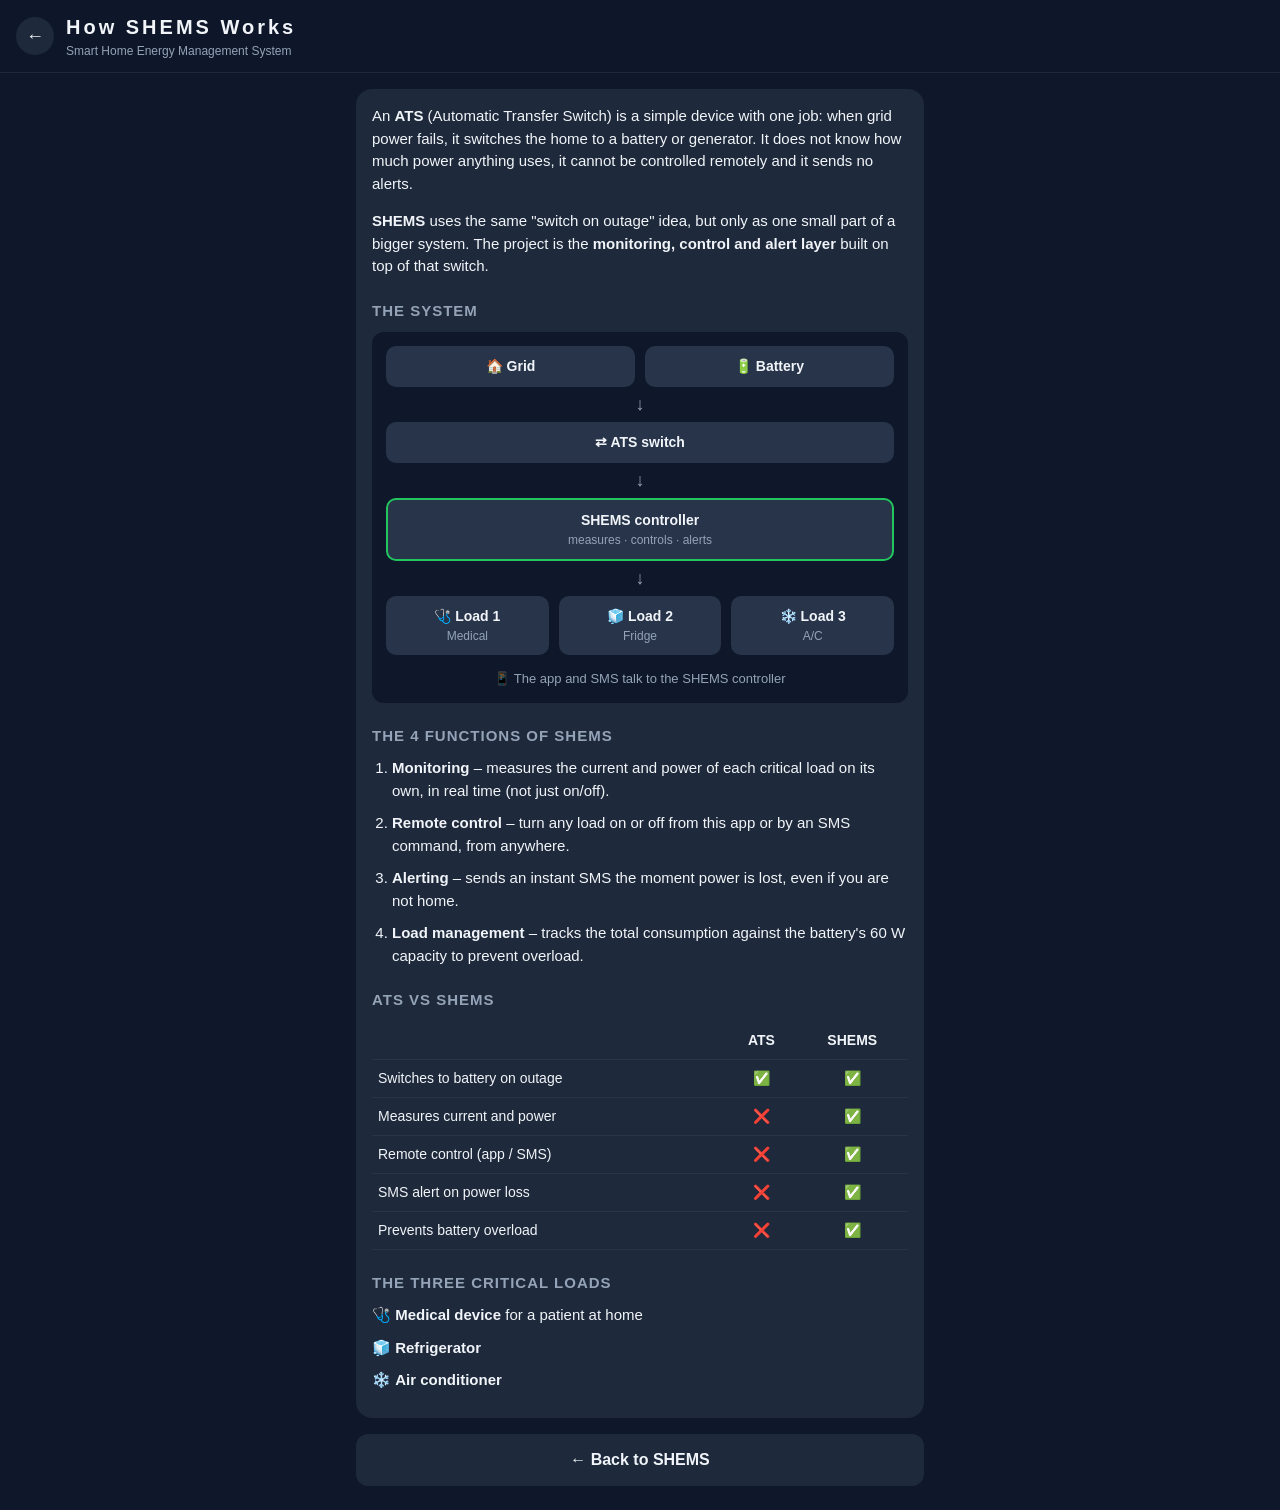
==== how.html @ b9fd7c1a "Add SHEMS web app Installable web app (PWA) for the SHEMS project: power source, load management, th" ====
<!DOCTYPE html>
<html lang="en">
<head>
  <meta charset="UTF-8">
  <meta name="viewport" content="width=device-width, initial-scale=1, viewport-fit=cover">
  <title>How SHEMS Works</title>
  <meta name="description" content="SHEMS - Smart Home Energy Management System">

  <!-- These tags let the site be added to the home screen and open full screen like an app -->
  <link rel="manifest" href="manifest.json">
  <meta name="theme-color" content="#0f172a">
  <meta name="mobile-web-app-capable" content="yes">
  <meta name="apple-mobile-web-app-capable" content="yes">
  <meta name="apple-mobile-web-app-title" content="SHEMS">
  <meta name="apple-mobile-web-app-status-bar-style" content="black-translucent">
  <link rel="apple-touch-icon" href="icons/apple-touch-icon.png">
  <link rel="icon" href="icons/favicon.svg" type="image/svg+xml">

  <!-- iPhone launch screens (one image per screen size) -->
  <link rel="apple-touch-startup-image" href="icons/splash/splash-1320x2868.png" media="(device-width: 440px) and (device-height: 956px) and (-webkit-device-pixel-ratio: 3) and (orientation: portrait)">
  <link rel="apple-touch-startup-image" href="icons/splash/splash-1206x2622.png" media="(device-width: 402px) and (device-height: 874px) and (-webkit-device-pixel-ratio: 3) and (orientation: portrait)">
  <link rel="apple-touch-startup-image" href="icons/splash/splash-1260x2736.png" media="(device-width: 420px) and (device-height: 912px) and (-webkit-device-pixel-ratio: 3) and (orientation: portrait)">
  <link rel="apple-touch-startup-image" href="icons/splash/splash-1290x2796.png" media="(device-width: 430px) and (device-height: 932px) and (-webkit-device-pixel-ratio: 3) and (orientation: portrait)">
  <link rel="apple-touch-startup-image" href="icons/splash/splash-1179x2556.png" media="(device-width: 393px) and (device-height: 852px) and (-webkit-device-pixel-ratio: 3) and (orientation: portrait)">
  <link rel="apple-touch-startup-image" href="icons/splash/splash-1284x2778.png" media="(device-width: 428px) and (device-height: 926px) and (-webkit-device-pixel-ratio: 3) and (orientation: portrait)">
  <link rel="apple-touch-startup-image" href="icons/splash/splash-1170x2532.png" media="(device-width: 390px) and (device-height: 844px) and (-webkit-device-pixel-ratio: 3) and (orientation: portrait)">
  <link rel="apple-touch-startup-image" href="icons/splash/splash-1242x2688.png" media="(device-width: 414px) and (device-height: 896px) and (-webkit-device-pixel-ratio: 3) and (orientation: portrait)">
  <link rel="apple-touch-startup-image" href="icons/splash/splash-828x1792.png" media="(device-width: 414px) and (device-height: 896px) and (-webkit-device-pixel-ratio: 2) and (orientation: portrait)">
  <link rel="apple-touch-startup-image" href="icons/splash/splash-1125x2436.png" media="(device-width: 375px) and (device-height: 812px) and (-webkit-device-pixel-ratio: 3) and (orientation: portrait)">
  <link rel="apple-touch-startup-image" href="icons/splash/splash-1242x2208.png" media="(device-width: 414px) and (device-height: 736px) and (-webkit-device-pixel-ratio: 3) and (orientation: portrait)">
  <link rel="apple-touch-startup-image" href="icons/splash/splash-750x1334.png" media="(device-width: 375px) and (device-height: 667px) and (-webkit-device-pixel-ratio: 2) and (orientation: portrait)">

  <link rel="stylesheet" href="style.css">
</head>
<body>

  <header>
    <!-- Back to the main screen -->
    <a class="icon-button" href="index.html" aria-label="Back">←</a>
    <div class="title">
      <h1>How SHEMS Works</h1>
      <p>Smart Home Energy Management System</p>
    </div>
  </header>

  <main>
    <section class="card how">
      <p>
        An <b>ATS</b> (Automatic Transfer Switch) is a simple device with one job: when grid power fails, it
        switches the home to a battery or generator. It does not know how much power anything uses, it
        cannot be controlled remotely and it sends no alerts.
      </p>
      <p>
        <b>SHEMS</b> uses the same "switch on outage" idea, but only as one small part of a bigger system. The
        project is the <b>monitoring, control and alert layer</b> built on top of that switch.
      </p>

      <h3>The system</h3>
      <div class="diagram">
        <div class="row">
          <div class="box">🏠 Grid</div>
          <div class="box">🔋 Battery</div>
        </div>
        <div class="arrow">↓</div>
        <div class="box wide">⇄ ATS switch</div>
        <div class="arrow">↓</div>
        <div class="box wide main">SHEMS controller<small>measures · controls · alerts</small></div>
        <div class="arrow">↓</div>
        <div class="row three">
          <div class="box">🩺 Load 1<small>Medical</small></div>
          <div class="box">🧊 Load 2<small>Fridge</small></div>
          <div class="box">❄️ Load 3<small>A/C</small></div>
        </div>
        <p class="side">📱 The app and SMS talk to the SHEMS controller</p>
      </div>

      <h3>The 4 functions of SHEMS</h3>
      <ol class="functions">
        <li><b>Monitoring</b> – measures the current and power of each critical load on its own, in real time (not just on/off).</li>
        <li><b>Remote control</b> – turn any load on or off from this app or by an SMS command, from anywhere.</li>
        <li><b>Alerting</b> – sends an instant SMS the moment power is lost, even if you are not home.</li>
        <li><b>Load management</b> – tracks the total consumption against the battery's 60 W capacity to prevent overload.</li>
      </ol>

      <h3>ATS vs SHEMS</h3>
      <table>
        <tr><th></th><th>ATS</th><th>SHEMS</th></tr>
        <tr><td>Switches to battery on outage</td><td>✅</td><td>✅</td></tr>
        <tr><td>Measures current and power</td><td>❌</td><td>✅</td></tr>
        <tr><td>Remote control (app / SMS)</td><td>❌</td><td>✅</td></tr>
        <tr><td>SMS alert on power loss</td><td>❌</td><td>✅</td></tr>
        <tr><td>Prevents battery overload</td><td>❌</td><td>✅</td></tr>
      </table>

      <h3>The three critical loads</h3>
      <ul class="plain">
        <li>🩺 <b>Medical device</b> for a patient at home</li>
        <li>🧊 <b>Refrigerator</b></li>
        <li>❄️ <b>Air conditioner</b></li>
      </ul>
    </section>

    <a class="back-link" href="index.html">← Back to SHEMS</a>
  </main>

  <script>
    // Same service worker as the main page, so this page also opens offline
    if ("serviceWorker" in navigator) navigator.serviceWorker.register("sw.js");
  </script>
</body>
</html>
---- style.css ----
/* SHEMS - styles */

/* Colors used across the app */
:root {
  --bg: #0f172a;
  --card: #1e293b;
  --card-light: #273449;
  --text: #f1f5f9;
  --muted: #94a3b8;
  --green: #22c55e;
  --blue: #3b82f6;
  --orange: #f59e0b;
  --red: #ef4444;
}

* {
  box-sizing: border-box;
}

html {
  scroll-behavior: smooth;
}

body {
  margin: 0;
  background: var(--bg);
  color: var(--text);
  font-family: -apple-system, BlinkMacSystemFont, "Segoe UI", Roboto, Arial, sans-serif;
  line-height: 1.5;
  /* No bounce or pull-to-refresh, so it feels like an app */
  overscroll-behavior: none;
  -webkit-tap-highlight-color: transparent;
}

/* ---------- Splash screen ---------- */

#splash {
  position: fixed;
  inset: 0;
  z-index: 100;
  background: var(--bg);
  display: flex;
  flex-direction: column;
  align-items: center;
  justify-content: center;
  transition: opacity 0.5s;
}

#splash img {
  width: 112px;
  height: 112px;
}

#splash h1 {
  margin: 16px 0 0;
  letter-spacing: 6px;
  font-size: 22px;
}

#splash.hide {
  opacity: 0;
  pointer-events: none;
}

/* ---------- Header ----------
   env(safe-area-inset-*) keeps content away from the notch and rounded corners */

header {
  position: sticky;
  top: 0;
  z-index: 10;
  display: flex;
  align-items: center;
  gap: 12px;
  padding: calc(env(safe-area-inset-top) + 12px) 16px 12px;
  background: rgba(15, 23, 42, 0.92);
  backdrop-filter: blur(10px);
  -webkit-backdrop-filter: blur(10px);
  border-bottom: 1px solid var(--card);
}

header img {
  width: 40px;
  height: 40px;
}

header h1 {
  margin: 0;
  font-size: 20px;
  letter-spacing: 3px;
}

header p {
  margin: 0;
  font-size: 12px;
  color: var(--muted);
}

header .title {
  flex: 1;
  min-width: 0;
}

/* Round side icon in the header ("?" on the main page, "←" on the explanation page) */
.icon-button {
  flex: none;
  width: 38px;
  height: 38px;
  border-radius: 50%;
  display: flex;
  align-items: center;
  justify-content: center;
  background: var(--card);
  color: var(--text);
  font-size: 18px;
  font-weight: bold;
  text-decoration: none;
}

.icon-button:active {
  transform: scale(0.92);
}

.back-link {
  display: block;
  padding: 14px;
  border-radius: 12px;
  background: var(--card);
  color: var(--text);
  text-align: center;
  font-weight: bold;
  text-decoration: none;
}

main {
  max-width: 600px;
  margin: 0 auto;
  padding: 16px calc(env(safe-area-inset-right) + 16px) calc(env(safe-area-inset-bottom) + 24px)
    calc(env(safe-area-inset-left) + 16px);
}

/* ---------- Cards ---------- */

.card {
  background: var(--card);
  border-radius: 16px;
  padding: 16px;
  margin-bottom: 16px;
}

.card h2 {
  margin: 0 0 12px;
  font-size: 17px;
}

.note,
.status-text {
  margin: 10px 0 0;
  font-size: 14px;
  color: var(--muted);
}

/* ---------- Offline warning ---------- */

.warning {
  background: rgba(245, 158, 11, 0.12);
  border: 1px solid var(--orange);
  border-radius: 16px;
  padding: 14px 16px;
  margin-bottom: 16px;
}

.warning strong {
  color: var(--orange);
}

.warning p {
  margin: 4px 0 8px;
  font-size: 14px;
}

.warning a {
  color: var(--text);
  font-weight: bold;
  font-size: 14px;
  text-decoration: none;
}

/* ---------- Power source ---------- */

.sources {
  display: flex;
  align-items: center;
  gap: 10px;
}

.source {
  flex: 1;
  display: flex;
  flex-direction: column;
  align-items: center;
  padding: 12px 8px;
  border-radius: 12px;
  background: var(--card-light);
  border: 2px solid transparent;
  opacity: 0.5;
  transition: all 0.3s;
}

.source.active {
  opacity: 1;
  border-color: var(--blue);
}

#batteryBox.active {
  border-color: var(--green);
}

.source .emoji {
  font-size: 26px;
}

.source small {
  color: var(--muted);
  font-size: 12px;
}

.switch-label {
  text-align: center;
  font-size: 12px;
  font-weight: bold;
  color: var(--muted);
}

/* ---------- Load management ---------- */

.total {
  margin: 0;
  font-size: 32px;
  font-weight: bold;
}

.total small {
  font-size: 14px;
  font-weight: normal;
  color: var(--muted);
}

.bar {
  height: 10px;
  margin-top: 8px;
  border-radius: 10px;
  background: var(--card-light);
  overflow: hidden;
}

.bar-fill {
  width: 0;
  height: 100%;
  background: var(--green);
  transition: width 0.5s, background 0.5s;
}

.bar-fill.high {
  background: var(--orange);
}

.bar-fill.over {
  background: var(--red);
}

/* ---------- Critical loads ---------- */

.load {
  display: flex;
  align-items: center;
  gap: 12px;
  padding: 12px 0;
  border-bottom: 1px solid var(--card-light);
}

.load:last-child {
  border-bottom: none;
}

.load .emoji {
  font-size: 28px;
  width: 44px;
  height: 44px;
  display: flex;
  align-items: center;
  justify-content: center;
  border-radius: 12px;
  background: var(--card-light);
}

.load-info {
  flex: 1;
  min-width: 0;
}

.load-info b {
  display: block;
}

.load-info small {
  color: var(--muted);
  font-size: 12px;
}

.readings {
  display: flex;
  gap: 12px;
  margin-top: 4px;
  font-size: 13px;
  font-weight: bold;
}

.readings span {
  color: var(--muted);
  font-weight: normal;
}

/* On/off switch (a checkbox styled as a toggle) */
.toggle {
  position: relative;
  flex: none;
  width: 50px;
  height: 30px;
}

.toggle input {
  opacity: 0;
  width: 0;
  height: 0;
}

.slider {
  position: absolute;
  inset: 0;
  border-radius: 30px;
  background: var(--card-light);
  cursor: pointer;
  transition: background 0.3s;
}

.slider::before {
  content: "";
  position: absolute;
  left: 3px;
  top: 3px;
  width: 24px;
  height: 24px;
  border-radius: 50%;
  background: white;
  transition: transform 0.3s;
}

.toggle input:checked + .slider {
  background: var(--green);
}

.toggle input:checked + .slider::before {
  transform: translateX(20px);
}

.toggle input:disabled + .slider {
  opacity: 0.4;
}

/* ---------- SMS alerts ---------- */

#alertList {
  margin: 10px 0 0;
  padding: 0;
  list-style: none;
}

#alertList li {
  padding: 10px 12px;
  border-radius: 10px;
  background: var(--card-light);
  font-size: 14px;
  margin-bottom: 6px;
}

#alertList li.empty {
  color: var(--muted);
}

/* ---------- How SHEMS works ---------- */

.how p {
  font-size: 15px;
}

.how p:first-child {
  margin-top: 0;
}

.how h3 {
  margin: 22px 0 10px;
  font-size: 15px;
  color: var(--muted);
  text-transform: uppercase;
  letter-spacing: 1px;
}

.diagram {
  display: flex;
  flex-direction: column;
  align-items: center;
  gap: 4px;
  padding: 14px;
  border-radius: 12px;
  background: var(--bg);
}

.diagram .row {
  display: flex;
  gap: 10px;
  width: 100%;
}

.diagram .box {
  flex: 1;
  padding: 10px;
  border-radius: 10px;
  background: var(--card-light);
  text-align: center;
  font-size: 14px;
  font-weight: bold;
}

.diagram .box small {
  display: block;
  font-weight: normal;
  font-size: 12px;
  color: var(--muted);
}

.diagram .wide {
  width: 100%;
}

.diagram .main {
  border: 2px solid var(--green);
}

.diagram .arrow {
  color: var(--muted);
  font-size: 18px;
}

.diagram .side {
  margin: 10px 0 0;
  font-size: 13px;
  color: var(--muted);
}

.functions,
.plain {
  padding-left: 20px;
  margin: 0;
}

.functions li,
.plain li {
  margin-bottom: 10px;
  font-size: 15px;
}

.plain {
  list-style: none;
  padding-left: 0;
}

table {
  width: 100%;
  border-collapse: collapse;
  font-size: 14px;
}

th,
td {
  padding: 8px 6px;
  border-bottom: 1px solid var(--card-light);
  text-align: center;
}

td:first-child {
  text-align: left;
}

/* ---------- Reset, footer, toast ---------- */

.reset {
  width: 100%;
  padding: 14px;
  border: none;
  border-radius: 12px;
  background: rgba(239, 68, 68, 0.15);
  color: var(--red);
  font-size: 16px;
  font-weight: bold;
  cursor: pointer;
}

.reset:active {
  transform: scale(0.98);
}

footer {
  margin-top: 16px;
  text-align: center;
  font-size: 12px;
  color: var(--muted);
}

#toast {
  position: fixed;
  left: 50%;
  bottom: calc(env(safe-area-inset-bottom) + 20px);
  transform: translateX(-50%) translateY(20px);
  width: max-content;
  max-width: calc(100% - 32px);
  text-align: center;
  padding: 10px 18px;
  border-radius: 30px;
  background: var(--text);
  color: var(--bg);
  font-size: 14px;
  opacity: 0;
  pointer-events: none;
  transition: all 0.3s;
}

#toast.show {
  opacity: 1;
  transform: translateX(-50%) translateY(0);
}
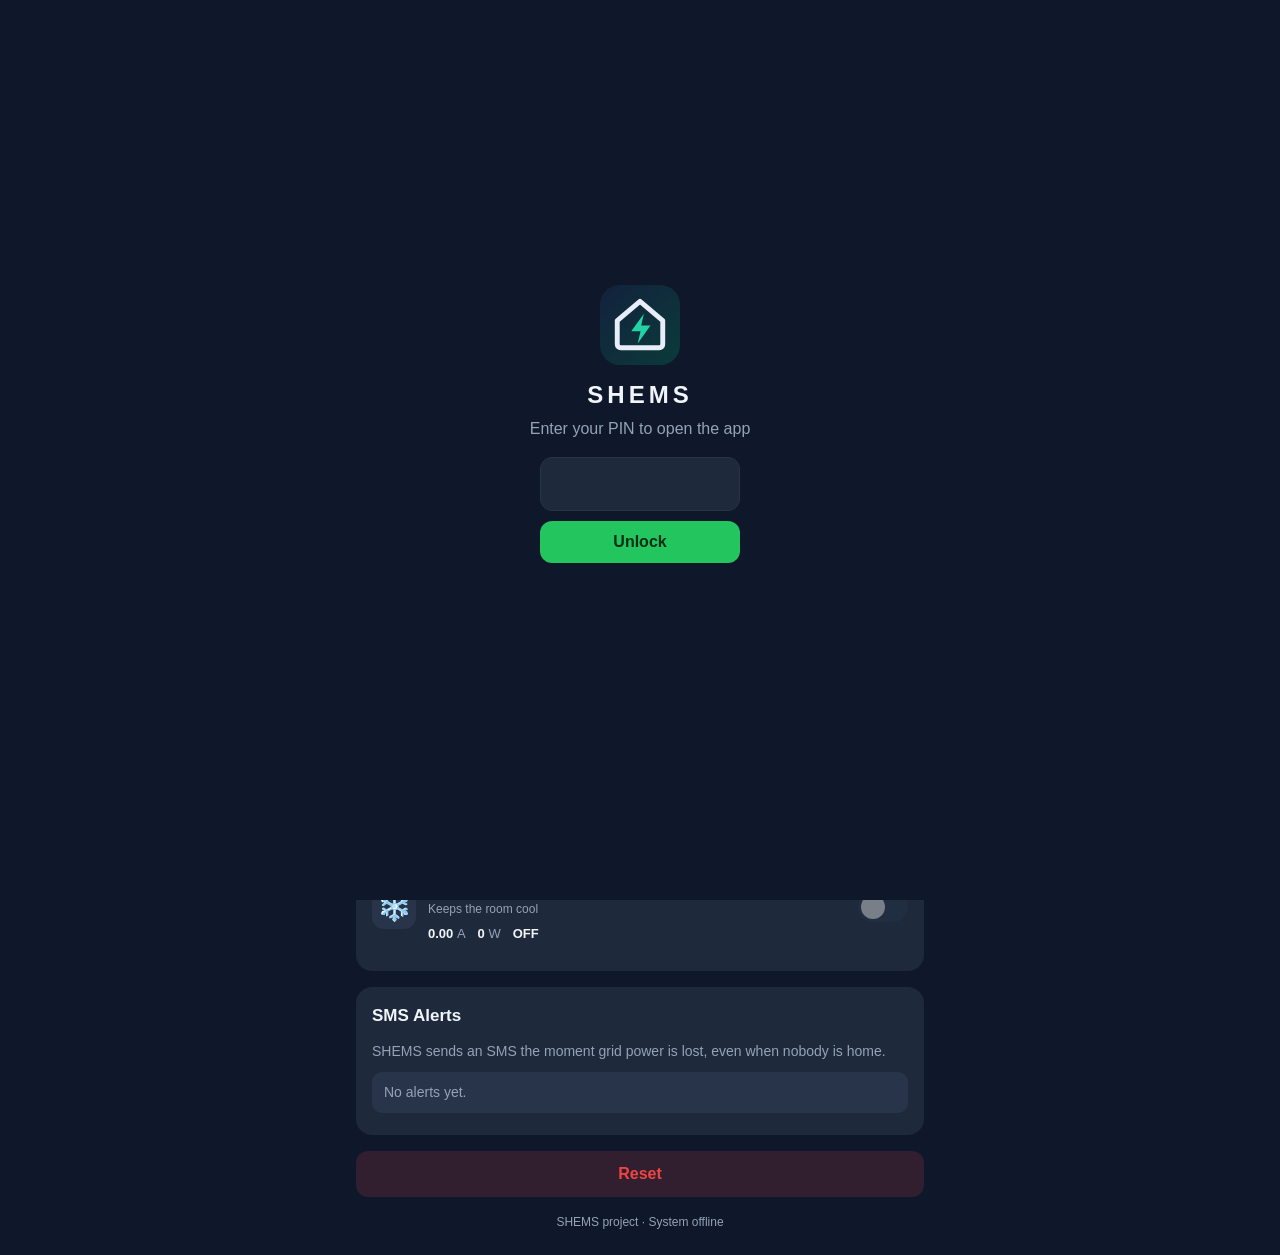
==== commit b634f3ea: "Add PIN lock screen The app asks for a PIN before opening and remembers the phone after the first un" ====
--- a/how.html
+++ b/how.html
@@ -104,6 +104,9 @@
   </main>
 
   <script>
+    // Opened without the PIN? Go to the main page, which asks for it
+    if (localStorage.getItem("shems-unlocked") === null) location.replace("index.html");
+
     // Same service worker as the main page, so this page also opens offline
     if ("serviceWorker" in navigator) navigator.serviceWorker.register("sw.js");
   </script>
--- a/style.css
+++ b/style.css
@@ -62,6 +62,75 @@
   pointer-events: none;
 }
 
+/* ---------- PIN lock ---------- */
+
+#lock {
+  position: fixed;
+  inset: 0;
+  z-index: 50;
+  background: var(--bg);
+  display: flex;
+  flex-direction: column;
+  align-items: center;
+  justify-content: center;
+  padding: 24px;
+  text-align: center;
+}
+
+#lock[hidden] {
+  display: none;
+}
+
+#lock img {
+  width: 80px;
+  height: 80px;
+}
+
+#lock h2 {
+  margin: 12px 0 4px;
+  letter-spacing: 4px;
+}
+
+#lock p {
+  margin: 0 0 16px;
+  color: var(--muted);
+}
+
+#lockForm {
+  display: flex;
+  flex-direction: column;
+  gap: 10px;
+  width: 200px;
+}
+
+#pinInput {
+  padding: 12px;
+  border: 1px solid var(--card-light);
+  border-radius: 12px;
+  background: var(--card);
+  color: var(--text);
+  font-size: 24px;
+  letter-spacing: 10px;
+  text-align: center;
+}
+
+#lockForm button {
+  padding: 12px;
+  border: none;
+  border-radius: 12px;
+  background: var(--green);
+  color: #052e16;
+  font-size: 16px;
+  font-weight: bold;
+  cursor: pointer;
+}
+
+#lock .lock-error {
+  margin-top: 12px;
+  color: var(--red);
+  min-height: 1.5em;
+}
+
 /* ---------- Header ----------
    env(safe-area-inset-*) keeps content away from the notch and rounded corners */
 
@@ -175,16 +244,10 @@
 }
 
 .warning p {
-  margin: 4px 0 8px;
+  margin: 4px 0 0;
   font-size: 14px;
 }
 
-.warning a {
-  color: var(--text);
-  font-weight: bold;
-  font-size: 14px;
-  text-decoration: none;
-}
 
 /* ---------- Power source ---------- */
 
